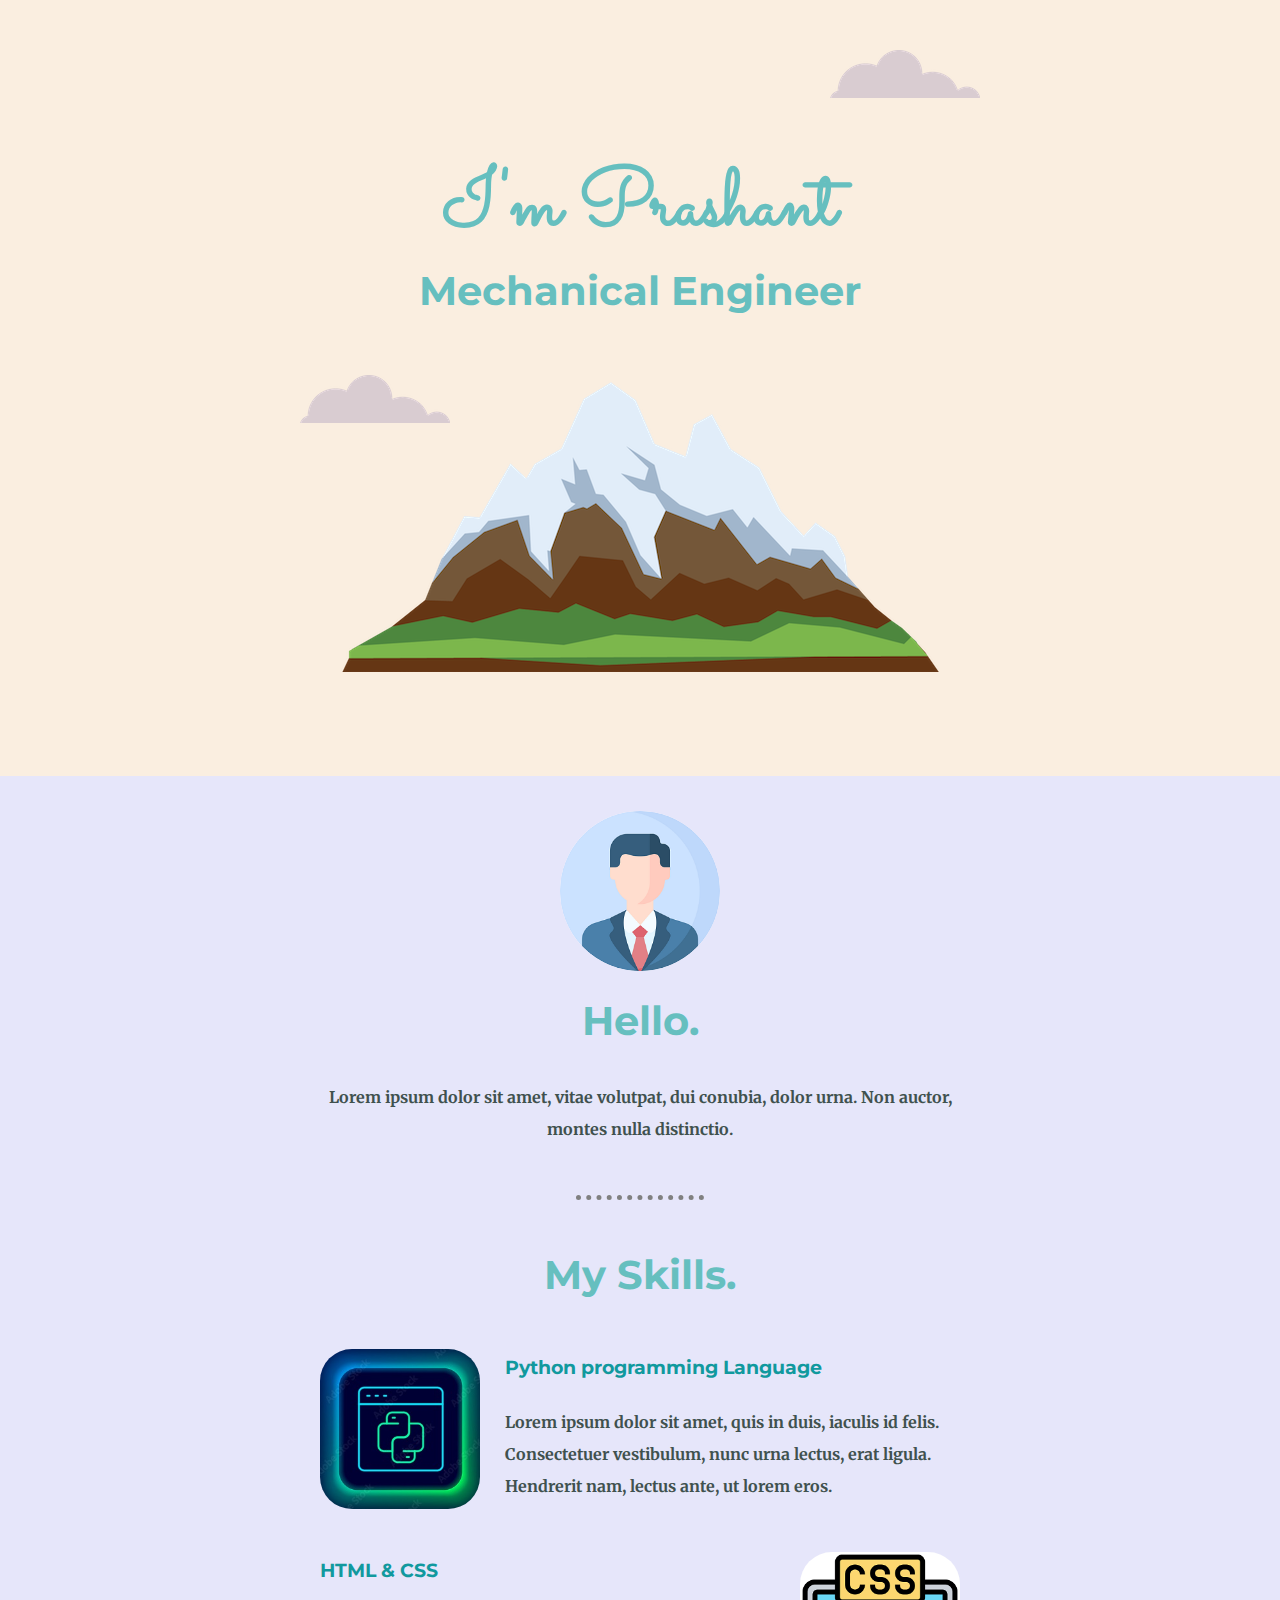
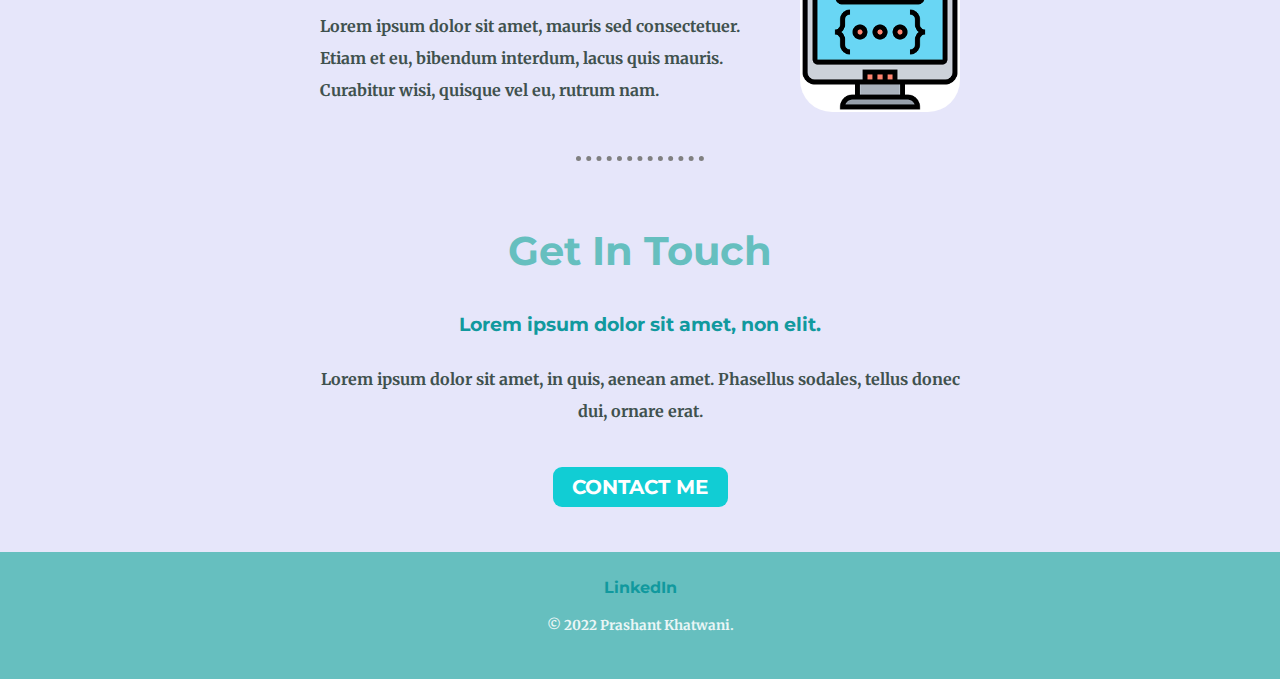
==== index.html @ 2a9b6088 "Add intial website files." ====
<!DOCTYPE html>
<html lang="en" dir="ltr">

<head>
  <meta charset="utf-8">
  <title>Prashant Khatwani</title>
  <link rel="stylesheet" href="css/styles.css">
  <link rel="icon" href="favicon.ico">
  <link href="https://fonts.googleapis.com/css2?family=Merriweather:wght@300&family=Montserrat:wght@200&family=Sacramento&display=swap" rel="stylesheet">
</head>

<body>
  <div class="top-contianer">
    <img class="top-cloud" src="Images/cloud.png" alt="cloud-img">
    <h1>I'm Prashant</h1>
    <h2 class="title">Mechanical Engineer</h2>
    <img class="bottom-cloud" src="Images/cloud.png" alt="cloud-img">
    <img src="Images/mountain.png" alt="mountain-img">
  </div>
  <div class="middle-container">
    <div class="greet">
      <img class="profile" src="Images/profile.png" alt="image">
      <h2>Hello.</h2>
      <p>Lorem ipsum dolor sit amet, vitae volutpat, dui conubia, dolor urna. Non auctor, montes nulla distinctio.</p>
    </div>
    <hr>
    <div class="skills">
      <h2>My Skills.</h2>
      <div class="skill-row">
        <img class="programming" src="Images/python.png" alt="python-programming-image">
        <h3>Python programming Language</h3>
        <p>Lorem ipsum dolor sit amet, quis in duis, iaculis id felis. Consectetuer vestibulum, nunc urna lectus, erat ligula. Hendrerit nam, lectus ante, ut lorem eros.</p>
      </div>
      <div class="skill-row">
        <img class="HTML-CSS" src="Images/css.png" alt="image">
        <h3>HTML & CSS</h3>
        <p>Lorem ipsum dolor sit amet, mauris sed consectetuer. Etiam et eu, bibendum interdum, lacus quis mauris. Curabitur wisi, quisque vel eu, rutrum nam.</p>
      </div>
    </div>
    <hr>
    <div class="contact-me">
      <h2>Get In Touch</h2>
      <h3 class="get-in-touch">Lorem ipsum dolor sit amet, non elit.</h3>
      <p>Lorem ipsum dolor sit amet, in quis, aenean amet. Phasellus sodales, tellus donec dui, ornare erat.</p>
      <a class="btn" href="mailto:khatwanip10@gmail.com">CONTACT ME</a>
    </div>
  </div>


  <div class="bottom-container">
    <a class="footer-link" href="https://www.linkedin.com/in/prashant-k-348325132?lipi=urn%3Ali%3Apage%3Ad_flagship3_profile_view_base_contact_details%3BqZZwJCpsSAm1zS2Us33DjQ%3D%3D">LinkedIn</a>
    <p class="copy-right">© 2022 Prashant Khatwani.</p>
  </div>
</body>

</html>
---- css/styles.css ----
body {
  background: lavender;
  margin: 0;
  text-align: center;
  font-family: 'Merriweather', serif;
  color: #40514E;
  font-weight: bold;
}

h1 {
  font-family: 'Sacramento', cursive;
  font-size: 5rem;
  margin: 50px auto 0px auto;
  color: #66BFBF;
}

h2 {
  font-family: 'Montserrat', sans-serif;
  font-size: 2.5rem;
  margin: 0px auto 0px auto;
  color: #66BFBF;
}

h3 {
  margin: 50px auto 0 auto;
  font-family: 'Montserrat', sans-serif;
  font-weight: bold;
  color: #11999E;
}

a {
  color: #11999E;
  font-family: 'Montserrat', sans-serif;
  font-weight: bold;
  text-decoration: none;
  margin: 20px auto 20px auto;
}

a:hover {
  color: #EAF6F6;
}

hr {
  width: 10%;
  border-style: dotted none none none;
  border-width: 5px;
  border-color: grey;
  margin: 50px auto 50px auto;
}

p {
  margin: 20px auto 20px auto;
}

.top-contianer {
  background-color: #FAEEE0;
  position: relative;
  padding: 100px;
}

.bottom-container {
  background-color: #66BFBF;
  position: relative;
  padding: 25px;
}

.greet {
  width: 50%;
  margin: 25px auto 25px auto;
  line-height: 2;
}

.profile {
  margin: 10px auto 0px auto;
  width: 25%;
  border-radius: 100%;
}

.skill-row {
  width: 50%;
  margin: 25px auto 25px auto;
  text-align: left;
  line-height: 2;
}

.contact-me {
  width : 50%;
  margin: 25px auto 25px auto;
  line-height: 2;
}

.programming {
  border-radius: 20%;
  width: 25%;
  float: left;
  margin: 0 25px 0 auto;
}

.HTML-CSS {
  border-radius: 20%;
  width: 25%;
  float: right;
  margin: 0 auto 25px 25px;
}

.top-cloud {
  position: absolute;
  right: 300px;
  top: 50px;
}

.bottom-cloud {
  position: absolute;
  left: 300px;
  top: 375px;
}

.btn {
   width: 175px;
   background: #11CDD4;
   -webkit-border-radius: 9px;
   -moz-border-radius: 9px;
   border-radius: 9px;
   color: #FFFFFF;
   font-family: 'Montserrat', sans-serif;
   font-size: 20px;
   font-weight: bold;
   border: none;
   text-decoration: none;
   display: inline-block;
   cursor: pointer;
   text-align: center;
}

.btn:hover {
   border: none;
   background: #30E3CB;
   -webkit-border-radius: 9px;
   -moz-border-radius: 9px;
   border-radius: 9px;
   text-decoration: none;
}

.copy-right {
  color: #EAF6F6;
  font-size: 0.85rem;
}

.get-in-touch {
  margin: 15px auto 15px auto;
}
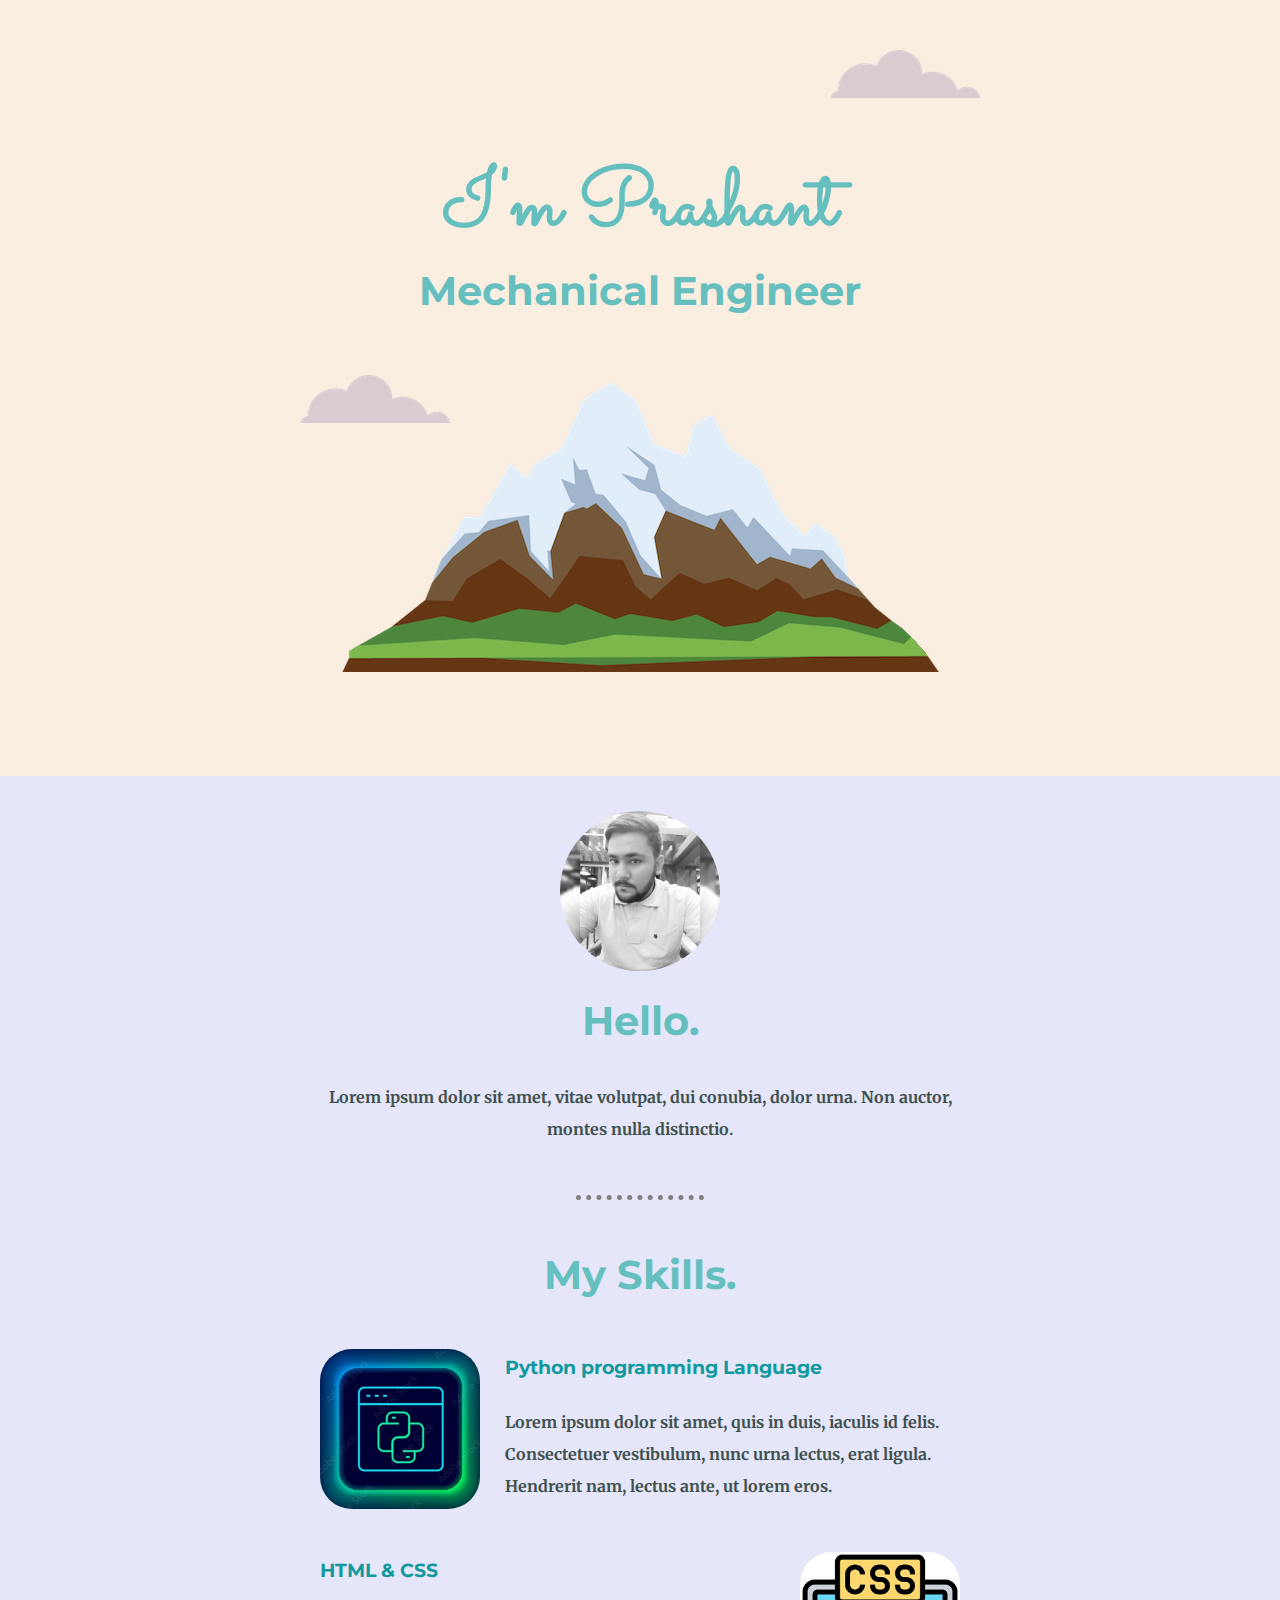
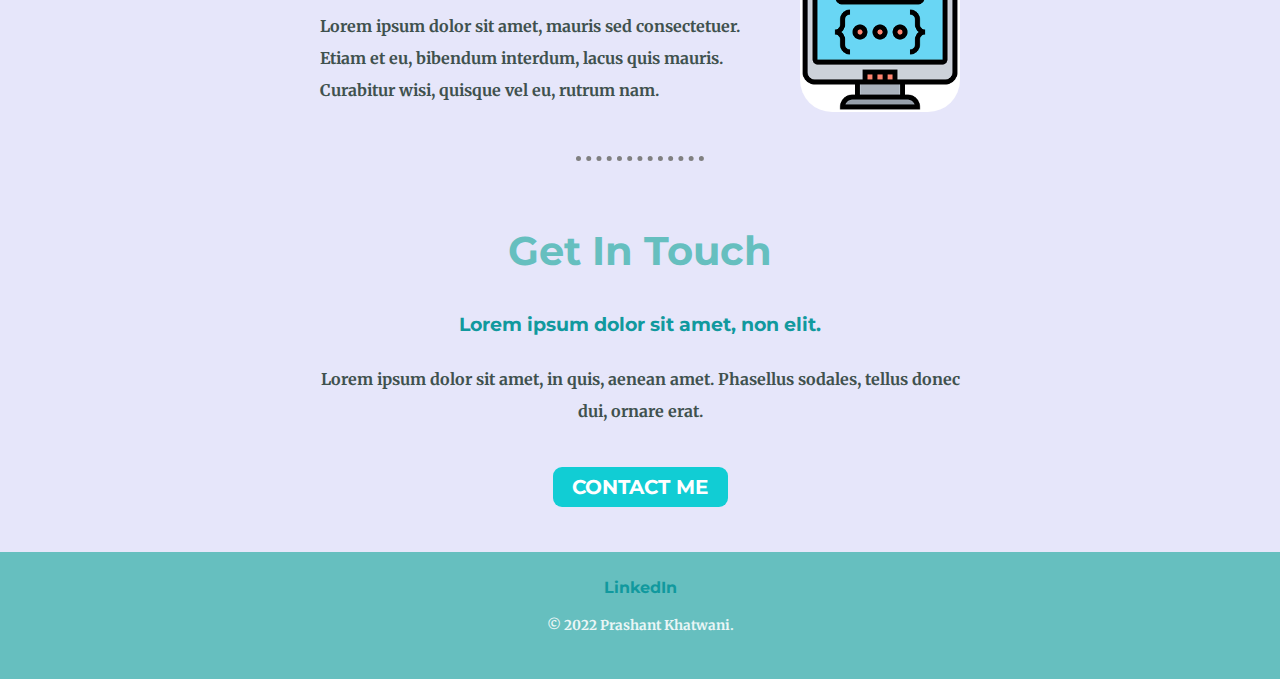
==== commit a184af3a: "Update index.html" ====
--- a/index.html
+++ b/index.html
@@ -19,7 +19,7 @@
   </div>
   <div class="middle-container">
     <div class="greet">
-      <img class="profile" src="Images/profile.png" alt="image">
+      <img class="profile" src="Images/PROFILE.png" alt="image">
       <h2>Hello.</h2>
       <p>Lorem ipsum dolor sit amet, vitae volutpat, dui conubia, dolor urna. Non auctor, montes nulla distinctio.</p>
     </div>
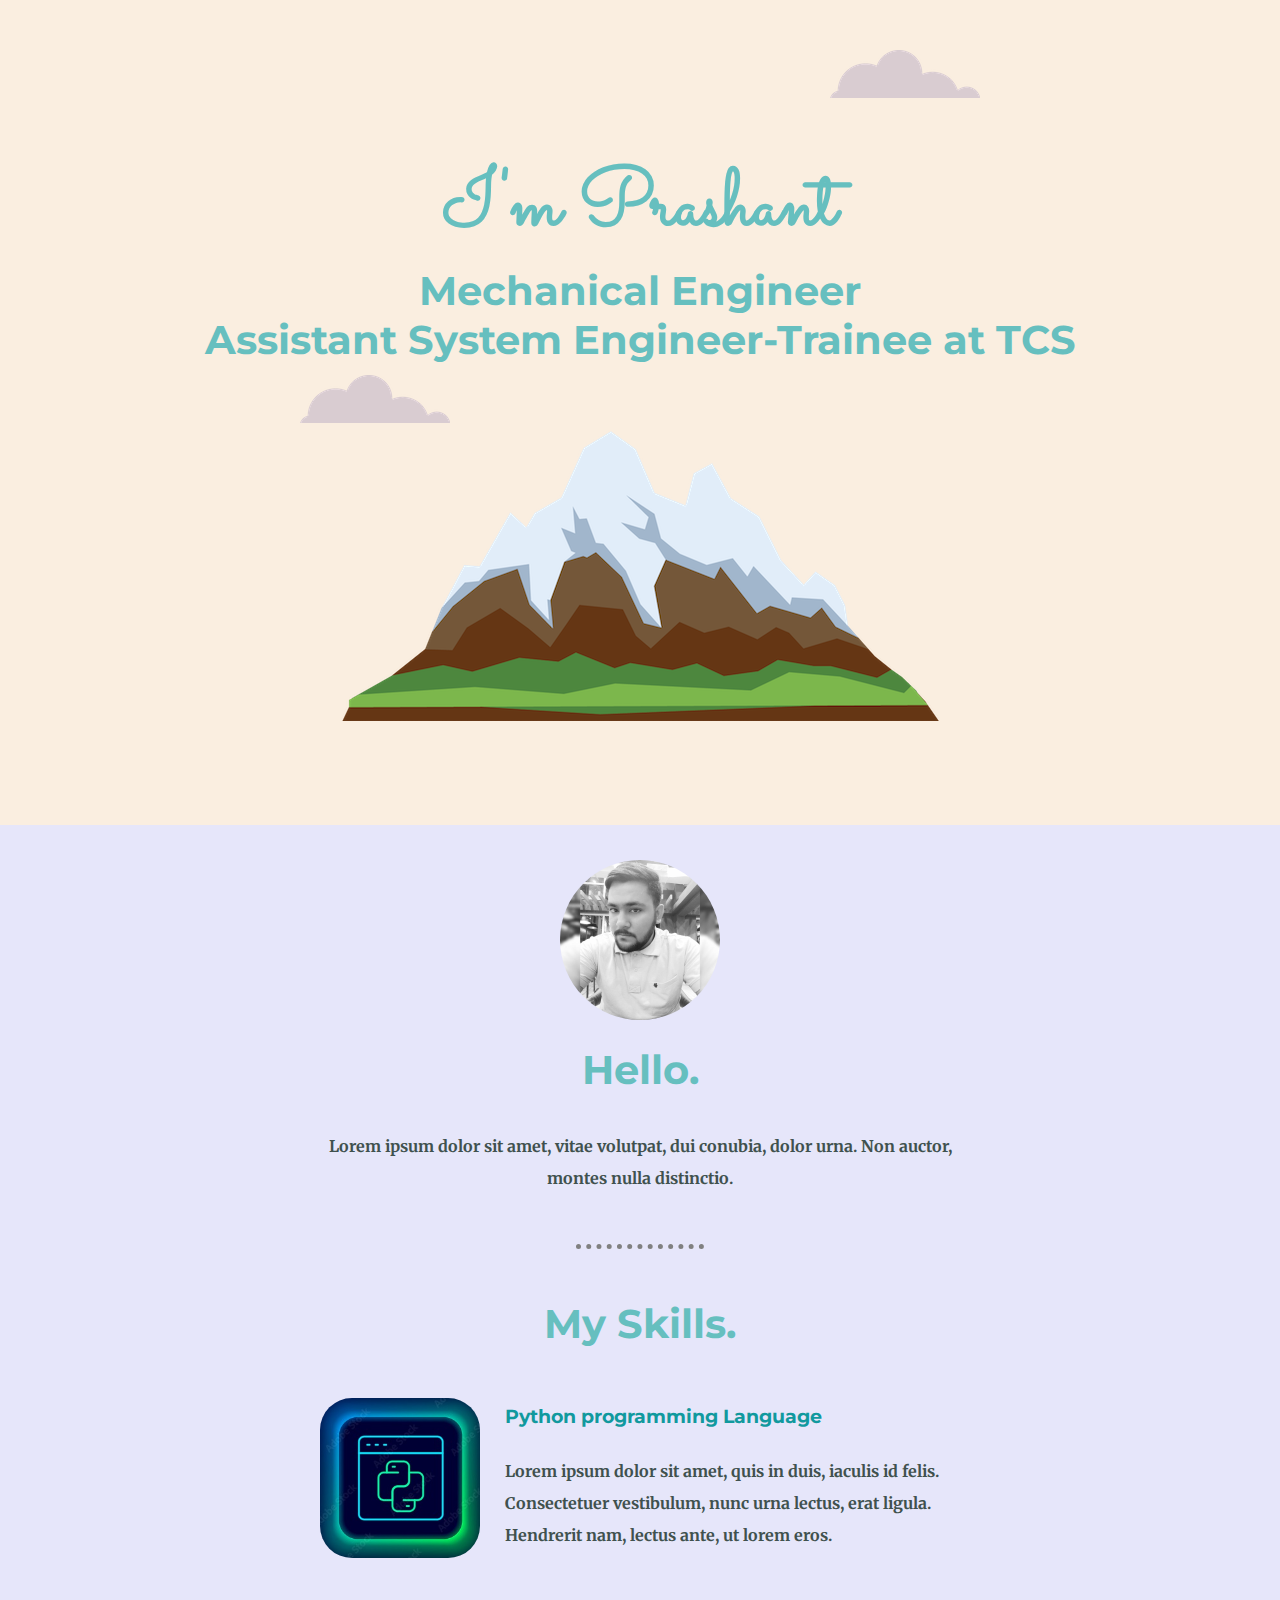
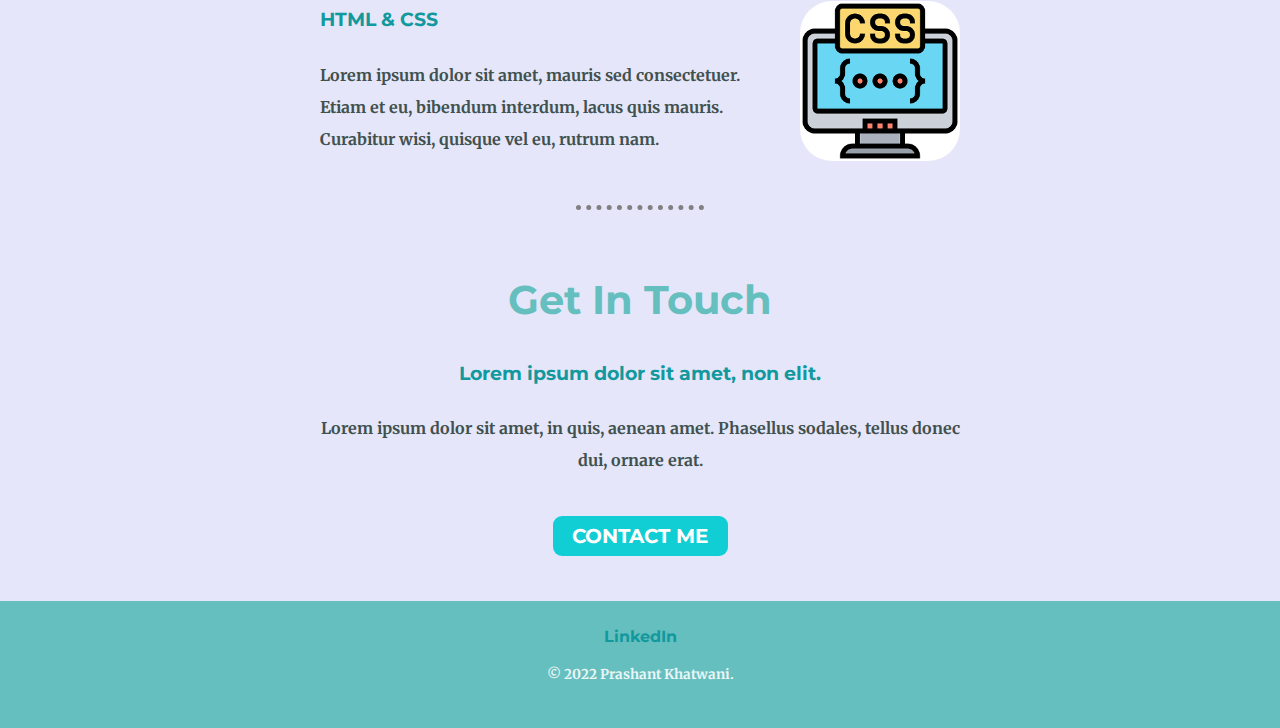
==== commit b3f0b7ec: "Added job profile." ====
--- a/index.html
+++ b/index.html
@@ -14,6 +14,7 @@
     <img class="top-cloud" src="Images/cloud.png" alt="cloud-img">
     <h1>I'm Prashant</h1>
     <h2 class="title">Mechanical Engineer</h2>
+    <h2 class="job-profile">Assistant System Engineer-Trainee at TCS</h2>
     <img class="bottom-cloud" src="Images/cloud.png" alt="cloud-img">
     <img src="Images/mountain.png" alt="mountain-img">
   </div>
